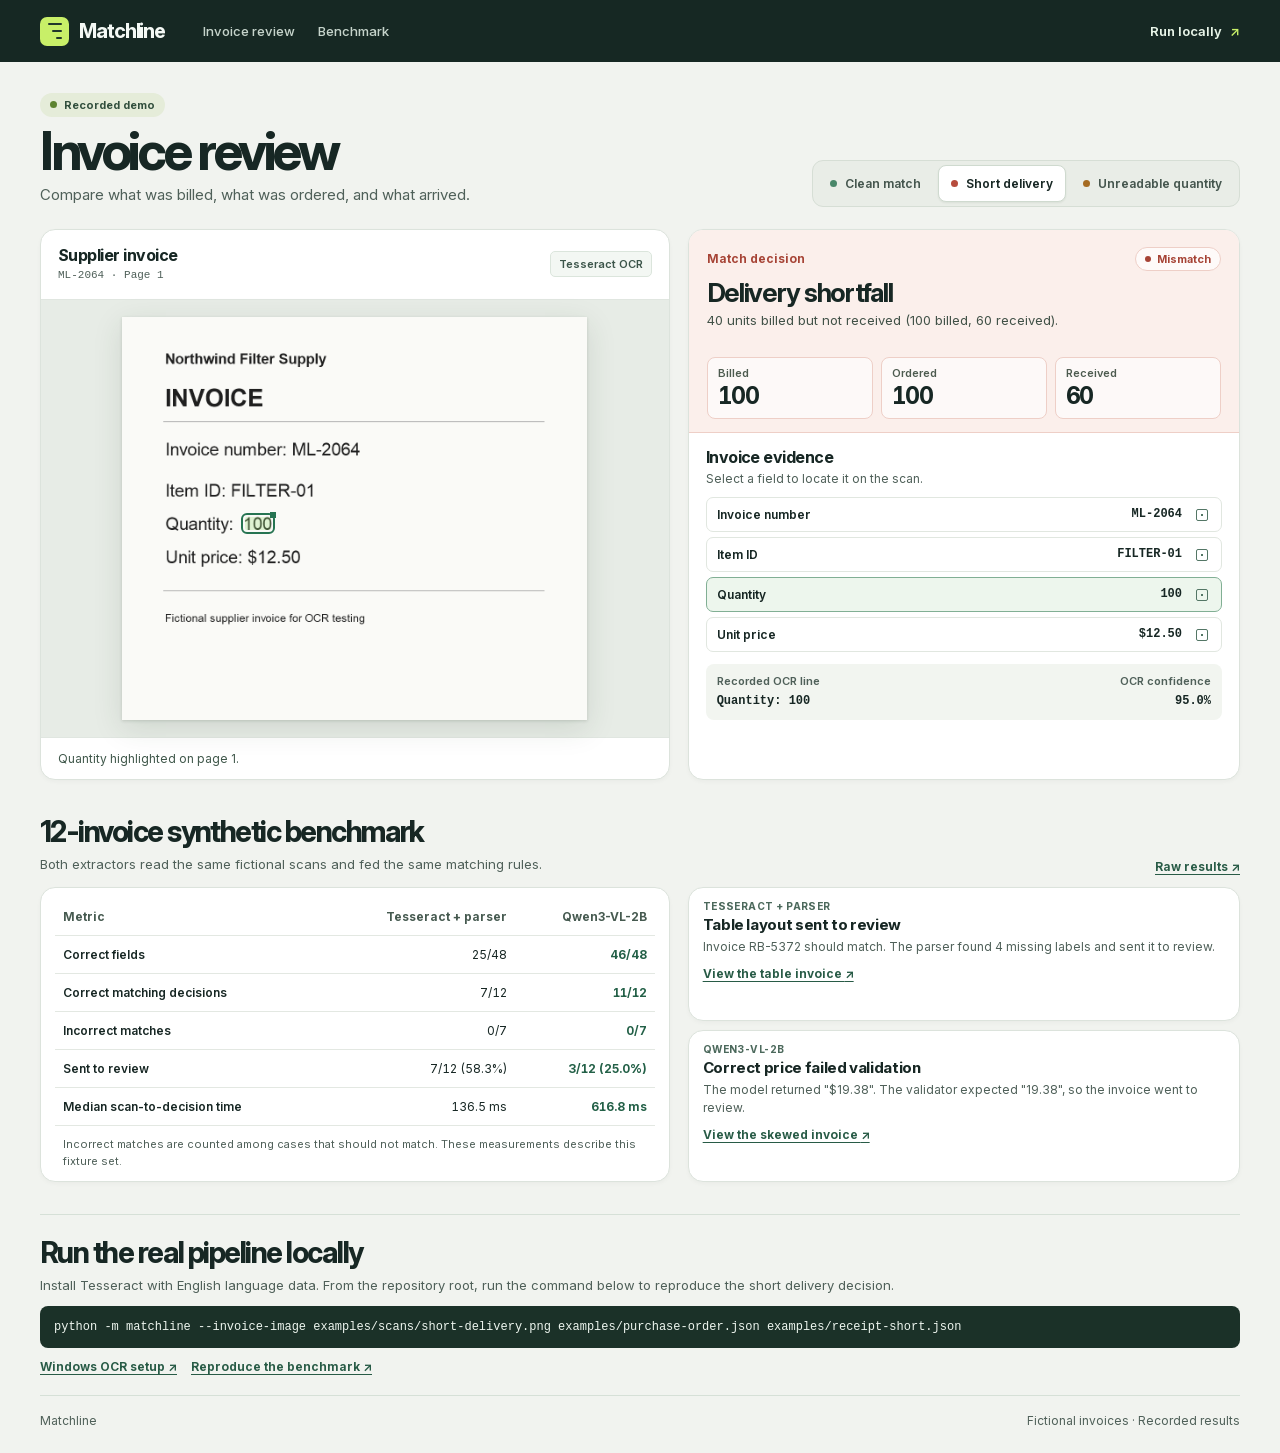
==== demo/index.html @ b47be191 "Add recorded invoice review demo" ====
<!doctype html>
<html lang="en">
<head>
  <meta charset="utf-8">
  <meta name="viewport" content="width=device-width, initial-scale=1">
  <meta name="description" content="See how Matchline compares fictional supplier invoices, orders, and receipts.">
  <title>Matchline · Invoice review</title>
  <link rel="icon" href="favicon.png" type="image/png">
  <link rel="stylesheet" href="styles.css">
  <script src="app.js" defer></script>
</head>
<body>
  <a class="skip-link" href="#review">Skip to invoice review</a>
  <header class="topbar">
    <div class="shell topbar-inner">
      <a class="brand" href="#review">
        <span class="brand-mark" aria-hidden="true"><i></i><i></i><i></i></span>
        Matchline
      </a>
      <nav aria-label="Page sections">
        <a href="#review">Invoice review</a>
        <a href="#benchmark">Benchmark</a>
      </nav>
      <a class="pipeline-link" href="#run-local">Run locally <span aria-hidden="true">↗</span></a>
    </div>
  </header>

  <main class="shell">
    <section id="review" aria-labelledby="review-title">
      <div class="intro">
        <div>
          <p class="mode"><span aria-hidden="true"></span>Recorded demo</p>
          <h1 id="review-title">Invoice review</h1>
          <p class="intro-copy">Compare what was billed, what was ordered, and what arrived.</p>
        </div>
        <div class="case-picker" role="group" aria-label="Choose a fictional invoice">
          <button type="button" data-case="clean" aria-pressed="false"><span class="case-dot green"></span>Clean match</button>
          <button type="button" data-case="short" aria-pressed="true"><span class="case-dot red"></span>Short delivery</button>
          <button type="button" data-case="unreadable" aria-pressed="false"><span class="case-dot amber"></span>Unreadable quantity</button>
        </div>
      </div>

      <p id="recording-message" role="status">Loading the recorded pipeline outputs…</p>
      <div id="workspace" class="workspace" hidden>
        <figure class="panel viewer">
          <div class="panel-heading">
            <div>
              <h2>Supplier invoice</h2>
              <p><span id="invoice-reference"></span> <span aria-hidden="true">·</span> Page 1</p>
            </div>
            <span class="source-tag">Tesseract OCR</span>
          </div>
          <div class="scan-stage">
            <div class="scan-frame">
              <img id="invoice-scan" alt="">
              <div id="evidence-box" class="evidence-box" aria-hidden="true" hidden></div>
            </div>
          </div>
          <figcaption id="location-status" aria-live="polite">Select a field to view its location.</figcaption>
        </figure>

        <section class="panel audit" aria-label="Decision and evidence">
          <div id="decision" class="decision" aria-live="polite" aria-atomic="true">
            <div class="decision-top">
              <p>Match decision</p>
              <span id="decision-status" class="verdict"></span>
            </div>
            <h2 id="decision-title"></h2>
            <p id="decision-reason"></p>
            <dl class="quantities">
              <div><dt>Billed</dt><dd id="qty-billed"></dd></div>
              <div><dt>Ordered</dt><dd id="qty-ordered"></dd></div>
              <div><dt>Received</dt><dd id="qty-received"></dd></div>
            </dl>
          </div>
          <div class="evidence">
            <div class="evidence-heading">
              <h2>Invoice evidence</h2>
              <p>Select a field to locate it on the scan.</p>
            </div>
            <div id="field-list" class="fields" role="group" aria-label="Extracted invoice fields"></div>
            <dl class="ocr-detail">
              <div><dt>Recorded OCR line</dt><dd id="ocr-line"></dd></div>
              <div><dt>OCR confidence</dt><dd id="ocr-confidence"></dd></div>
            </dl>
          </div>
        </section>
      </div>
    </section>

    <section class="benchmark" id="benchmark" aria-labelledby="benchmark-title">
      <div class="section-heading">
        <div>
          <h2 id="benchmark-title">12-invoice synthetic benchmark</h2>
          <p>Both extractors read the same fictional scans and fed the same matching rules.</p>
        </div>
        <a class="text-link" href="../evaluation/results.json">Raw results <span aria-hidden="true">↗</span></a>
      </div>

      <p id="benchmark-message" role="status">Loading the benchmark results…</p>
      <div id="benchmark-content" class="benchmark-content" hidden>
        <div class="panel metrics">
          <table>
            <thead><tr><th scope="col">Metric</th><th scope="col">Tesseract + parser</th><th scope="col">Qwen3-VL-2B</th></tr></thead>
            <tbody id="metrics-body"></tbody>
          </table>
          <p class="metrics-note">Incorrect matches are counted among cases that should not match. These measurements describe this fixture set.</p>
        </div>
        <div class="failure-list">
          <article class="panel failure">
            <p class="failure-type">Tesseract + parser</p>
            <h3>Table layout sent to review</h3>
            <p id="ocr-failure"></p>
            <a id="ocr-failure-image" class="text-link">View the table invoice <span aria-hidden="true">↗</span></a>
          </article>
          <article class="panel failure">
            <p class="failure-type">Qwen3-VL-2B</p>
            <h3>Correct price failed validation</h3>
            <p id="vision-failure"></p>
            <a id="vision-failure-image" class="text-link">View the skewed invoice <span aria-hidden="true">↗</span></a>
          </article>
        </div>
      </div>
    </section>

    <section id="run-local" class="run-local" aria-labelledby="run-title">
      <div>
        <h2 id="run-title">Run the real pipeline locally</h2>
        <p>Install Tesseract with English language data. From the repository root, run the command below to reproduce the short delivery decision.</p>
      </div>
      <pre><code>python -m matchline --invoice-image examples/scans/short-delivery.png examples/purchase-order.json examples/receipt-short.json</code></pre>
      <div class="guide-links">
        <a class="text-link" href="https://github.com/akaAdiArun/matchline/tree/milestone-4-demo#match-a-scanned-invoice-on-windows">Windows OCR setup <span aria-hidden="true">↗</span></a>
        <a class="text-link" href="https://github.com/akaAdiArun/matchline/tree/milestone-4-demo/evaluation#reproduce-on-windows">Reproduce the benchmark <span aria-hidden="true">↗</span></a>
      </div>
    </section>
  </main>

  <footer class="shell page-footer">
    <span>Matchline</span>
    <span>Fictional invoices · Recorded results</span>
  </footer>
</body>
</html>
---- demo/styles.css ----
@font-face {
  font-family: Inter;
  src: url("fonts/InterVariable.woff2") format("woff2");
  font-weight: 100 900;
  font-display: swap;
}

:root {
  color-scheme: light;
  font-family: Inter, system-ui, sans-serif;
  color: #172724;
  background: #f1f3ef;
  --ink: #172724;
  --quiet: #4f6059;
  --line: #dce3dc;
  --paper: #fff;
  --accent: #c8ef68;
  --green: #24654c;
  --red: #a64335;
  --amber: #85520c;
}

* { box-sizing: border-box; }
body { margin: 0; }
[hidden] { display: none !important; }
a { color: inherit; }
button { font: inherit; }
h1, h2, h3, p, figure, dl, dd { margin: 0; }
button:focus-visible, a:focus-visible { outline: 3px solid #42896d; outline-offset: 4px; }
section[id] { scroll-margin-top: 24px; }

.shell { width: min(1280px, calc(100% - 80px)); margin-inline: auto; }
.skip-link { position: absolute; left: 16px; top: -80px; padding: 12px; border-radius: 6px; background: white; z-index: 2; }
.skip-link:focus { top: 12px; }
.topbar { background: #162823; color: #f4f9f5; }
.topbar-inner { display: flex; align-items: center; min-height: 62px; gap: 38px; }
.brand { display: inline-flex; align-items: center; gap: 10px; font-size: 20px; font-weight: 720; letter-spacing: -.055em; text-decoration: none; }
.brand-mark { display: grid; gap: 3px; place-items: center; width: 29px; height: 29px; padding-block: 6px; border-radius: 7px; background: var(--accent); }
.brand-mark i { width: 14px; height: 2px; border-radius: 4px; background: #20362b; }
.brand-mark i:nth-child(2) { width: 10px; transform: translateX(2px); }
.brand-mark i:nth-child(3) { width: 6px; transform: translateX(4px); }
.topbar nav { display: flex; gap: 23px; font-size: 13px; font-weight: 520; color: #c5d3ca; }
.topbar a { text-underline-offset: 5px; }
.topbar nav a, .pipeline-link { text-decoration: none; }
.topbar nav a:hover, .pipeline-link:hover { text-decoration: underline; }
.pipeline-link { margin-left: auto; font-size: 13px; font-weight: 620; white-space: nowrap; color: #e8f5e8; }
.pipeline-link span { margin-left: 5px; color: var(--accent); }

.intro { display: flex; align-items: flex-end; justify-content: space-between; gap: 22px; margin-block: 30px 22px; }
.mode { display: inline-flex; align-items: center; gap: 7px; padding: 5px 10px; border-radius: 999px; color: #314f3d; background: #e5ecd9; font-size: 11px; font-weight: 680; }
.mode span { width: 7px; height: 7px; border-radius: 50%; background: #5d8330; }
h1 { margin-block: 8px 5px; font-size: clamp(32px, 5vw, 52px); font-weight: 730; letter-spacing: -.065em; line-height: 1.05; }
.intro-copy { color: var(--quiet); font-size: 15px; line-height: 1.5; }
.case-picker { display: flex; flex-wrap: wrap; gap: 4px; padding: 4px; border: 1px solid #d6ded5; border-radius: 11px; background: #e9ede7; }
.case-picker button { display: inline-flex; align-items: center; gap: 8px; padding: 10px 12px; border: 1px solid transparent; border-radius: 8px; background: transparent; color: #45564e; cursor: pointer; font-size: 12px; font-weight: 630; white-space: nowrap; }
.case-picker button:hover { color: var(--ink); background: #f5f7f3; }
.case-picker button[aria-pressed=true] { background: white; color: var(--ink); border-color: #cfdacf; box-shadow: 0 1px 2px #273e2814; }
.case-dot { width: 7px; height: 7px; border-radius: 50%; flex: 0 0 auto; }
.green { background: #498769; }
.red { background: #b64c3d; }
.amber { background: #a56b22; }

.workspace { display: grid; grid-template-columns: minmax(0, 1.14fr) minmax(0, 1fr); gap: 18px; align-items: stretch; }
.panel { border: 1px solid var(--line); border-radius: 15px; background: var(--paper); box-shadow: 0 2px 4px #18281c08; min-width: 0; }
.viewer { display: flex; flex-direction: column; overflow: hidden; }
.panel-heading { display: flex; align-items: center; justify-content: space-between; gap: 10px; padding: 15px 17px; }
.panel-heading h2, .evidence-heading h2 { font-size: 16px; line-height: 1.3; letter-spacing: -.033em; font-weight: 710; }
.panel-heading p { margin-top: 3px; font: 11px/1.4 "IBM Plex Mono", Consolas, monospace; color: var(--quiet); }
.source-tag { padding: 5px 8px; border-radius: 5px; border: 1px solid #dbe5dc; background: #f3f7f3; color: #3c554a; font-size: 11px; font-weight: 610; white-space: nowrap; }
.scan-stage { display: grid; flex: 1; place-items: center; padding: 17px 20px; border-block: 1px solid #e0e6e0; background: #e7ece6 radial-gradient(#c8d3c880 .65px, transparent .65px) 0 0/10px 10px; }
.scan-frame { position: relative; width: min(100%, 465px); margin: auto; background: #fafaf7; box-shadow: 0 1px 3px #243a2729, 0 8px 28px #2a3d2820; }
.scan-frame img { display: block; width: 100%; height: auto; aspect-ratio: 1060 / 920; }
.evidence-box { position: absolute; outline: 2px solid #267452; outline-offset: 2px; border-radius: 2px; background: #93df7045; pointer-events: none; }
.evidence-box::before { position: absolute; right: -5px; top: -5px; width: 6px; height: 6px; background: #267452; content: ""; }
figcaption { min-height: 41px; display: flex; align-items: center; padding: 9px 17px; font-size: 12px; color: #40584b; }

.audit { display: flex; flex-direction: column; overflow: hidden; }
.decision { --state-ink: var(--red); --state-bg: #fbefeb; --state-line: #eecfc7; padding: 17px 18px 13px; background: var(--state-bg); border-bottom: 1px solid var(--state-line); }
.decision[data-status=matched] { --state-ink: var(--green); --state-bg: #edf6ec; --state-line: #d0e5d1; }
.decision[data-status=needs_review] { --state-ink: var(--amber); --state-bg: #faf2e2; --state-line: #ecddc1; }
.decision-top { display: flex; justify-content: space-between; align-items: center; gap: 10px; color: var(--state-ink); }
.decision-top > p { font-size: 12px; font-weight: 680; }
.verdict { display: inline-flex; align-items: center; gap: 6px; border: 1px solid var(--state-line); border-radius: 999px; background: #ffffffb3; padding: 4px 9px; font-size: 11px; font-weight: 690; white-space: nowrap; }
.verdict::before { width: 6px; height: 6px; border-radius: 50%; background: var(--state-ink); content: ""; }
.decision h2 { font-size: clamp(19px, 2.2vw, 26px); line-height: 1.15; letter-spacing: -.05em; margin-block: 7px 4px; }
.decision #decision-reason { min-height: 35px; margin-bottom: 11px; color: #415147; font-size: 13px; line-height: 1.43; }
.quantities { display: grid; grid-template-columns: repeat(3, minmax(0, 1fr)); gap: 8px; }
.quantities div { padding: 8px 10px; border: 1px solid var(--state-line); border-radius: 8px; background: #ffffffab; }
.quantities dt { color: #4d5b4f; font-size: 11px; font-weight: 590; }
.quantities dd { margin-top: 2px; font-size: 23px; font-weight: 730; font-variant-numeric: tabular-nums; letter-spacing: -.065em; }
.quantities dd[data-missing=true] { color: var(--amber); font-size: 14px; line-height: 28px; letter-spacing: -.03em; }

.evidence { padding: 14px 17px 15px; }
.evidence-heading p { margin-top: 3px; color: var(--quiet); font-size: 12px; line-height: 1.4; }
.fields { display: grid; gap: 5px; margin-top: 9px; }
.field { display: grid; grid-template-columns: minmax(0, 1fr) auto 18px; align-items: center; gap: 11px; width: 100%; padding: 9px 10px; border: 1px solid #e1e7e0; border-radius: 7px; background: #fff; color: var(--ink); text-align: left; cursor: pointer; }
.field:hover { border-color: #86af99; background: #f3f8f3; }
.field[aria-pressed=true] { border-color: #81af94; background: #edf6ed; }
.field[data-missing=true][aria-pressed=true] { border-color: #dfc294; background: #fbf4e8; }
.field-label { font-size: 12px; font-weight: 620; }
.field-value { font: 600 12px/1.2 "IBM Plex Mono", Consolas, monospace; }
.field[data-missing=true] .field-value { font: 620 12px/1.2 Inter, sans-serif; color: var(--amber); }
.field-icon { display: inline-grid; place-items: center; font-size: 15px; font-weight: 600; color: #537665; }
.field-icon[data-locatable=true]::after { width: 10px; height: 10px; border: 1.5px solid currentColor; border-radius: 2px; background: radial-gradient(circle, currentColor 1px, transparent 1.5px); content: ""; }
.ocr-detail { display: grid; grid-template-columns: minmax(0, 1fr) auto; gap: 10px; margin-top: 12px; padding: 10px 11px; border-radius: 8px; background: #f2f5f0; }
.ocr-detail dt { color: var(--quiet); font-size: 11px; font-weight: 620; }
.ocr-detail dd { margin-top: 4px; font: 600 12px/1.5 "IBM Plex Mono", Consolas, monospace; overflow-wrap: anywhere; }
.ocr-detail div:last-child { text-align: right; }

.benchmark { margin-block: 35px 32px; }
.section-heading { display: flex; justify-content: space-between; align-items: flex-end; gap: 14px; margin-bottom: 13px; }
.section-heading h2, .run-local h2 { font-size: clamp(21px, 3vw, 29px); line-height: 1.2; font-weight: 730; letter-spacing: -.053em; }
.section-heading p, .run-local p { margin-top: 5px; color: var(--quiet); font-size: 13px; line-height: 1.45; }
.text-link { color: #285b46; font-size: 12px; font-weight: 680; text-underline-offset: 3px; white-space: nowrap; }
.text-link:hover { color: #164132; }
.benchmark-content { display: grid; grid-template-columns: minmax(0, 1.14fr) minmax(0, 1fr); gap: 18px; }
.metrics { padding: 10px 14px 12px; align-self: start; }
.metrics table { border-collapse: collapse; width: 100%; }
.metrics th, .metrics td { border-bottom: 1px solid #e3e8e2; padding: 11px 8px; text-align: right; font-size: 12px; }
.metrics th:first-child { text-align: left; }
.metrics thead th { font-weight: 690; color: #465a50; }
.metrics tbody th { font-weight: 590; }
.metrics td { font-variant-numeric: tabular-nums; }
.metrics td:last-child { color: #236047; font-weight: 680; }
.metrics-note { margin: 10px 8px 0; color: var(--quiet); font-size: 11px; line-height: 1.5; }
.failure-list { display: grid; gap: 9px; }
.failure { padding: 12px 14px; }
.failure-type { font-size: 10px; color: #4c695c; font-weight: 720; letter-spacing: .045em; text-transform: uppercase; }
.failure h3 { margin-top: 3px; font-size: 15px; letter-spacing: -.024em; font-weight: 720; }
.failure p:not(.failure-type) { margin: 4px 0 6px; color: var(--quiet); font-size: 12px; line-height: 1.48; }
.run-local { border-block: 1px solid #d6e0d7; padding-block: 21px; }
.run-local pre { margin: 11px 0; padding: 12px 14px; overflow-x: auto; border-radius: 8px; color: #eef6ef; background: #1b3128; font: 12px/1.5 "IBM Plex Mono", Consolas, monospace; }
.guide-links { display: flex; flex-wrap: wrap; gap: 14px; }
.page-footer { display: flex; justify-content: space-between; padding-block: 17px 25px; color: var(--quiet); font-size: 12px; }
#recording-message, #benchmark-message { color: var(--quiet); padding: 12px 0; font-size: 14px; }

@media (max-width: 990px) {
  .shell { width: calc(100% - 38px); }
  .intro { display: grid; gap: 14px; }
  .case-picker { justify-self: start; }
}

@media (max-width: 720px) {
  .shell { width: calc(100% - 28px); }
  .topbar-inner { gap: 16px; min-height: 56px; }
  .topbar nav a:first-child { display: none; }
  .topbar nav { font-size: 12px; }
  .intro { margin-block: 23px 15px; }
  .case-picker { gap: 3px; padding: 3px; }
  .case-picker button { gap: 5px; padding: 8px 6px; font-size: 11px; }
  .workspace, .benchmark-content { grid-template-columns: minmax(0, 1fr); gap: 12px; }
  .audit { grid-row: 1; }
  .scan-stage { padding: 13px; }
  .section-heading { align-items: flex-start; }
  .metrics th, .metrics td { padding: 10px 5px; }
}
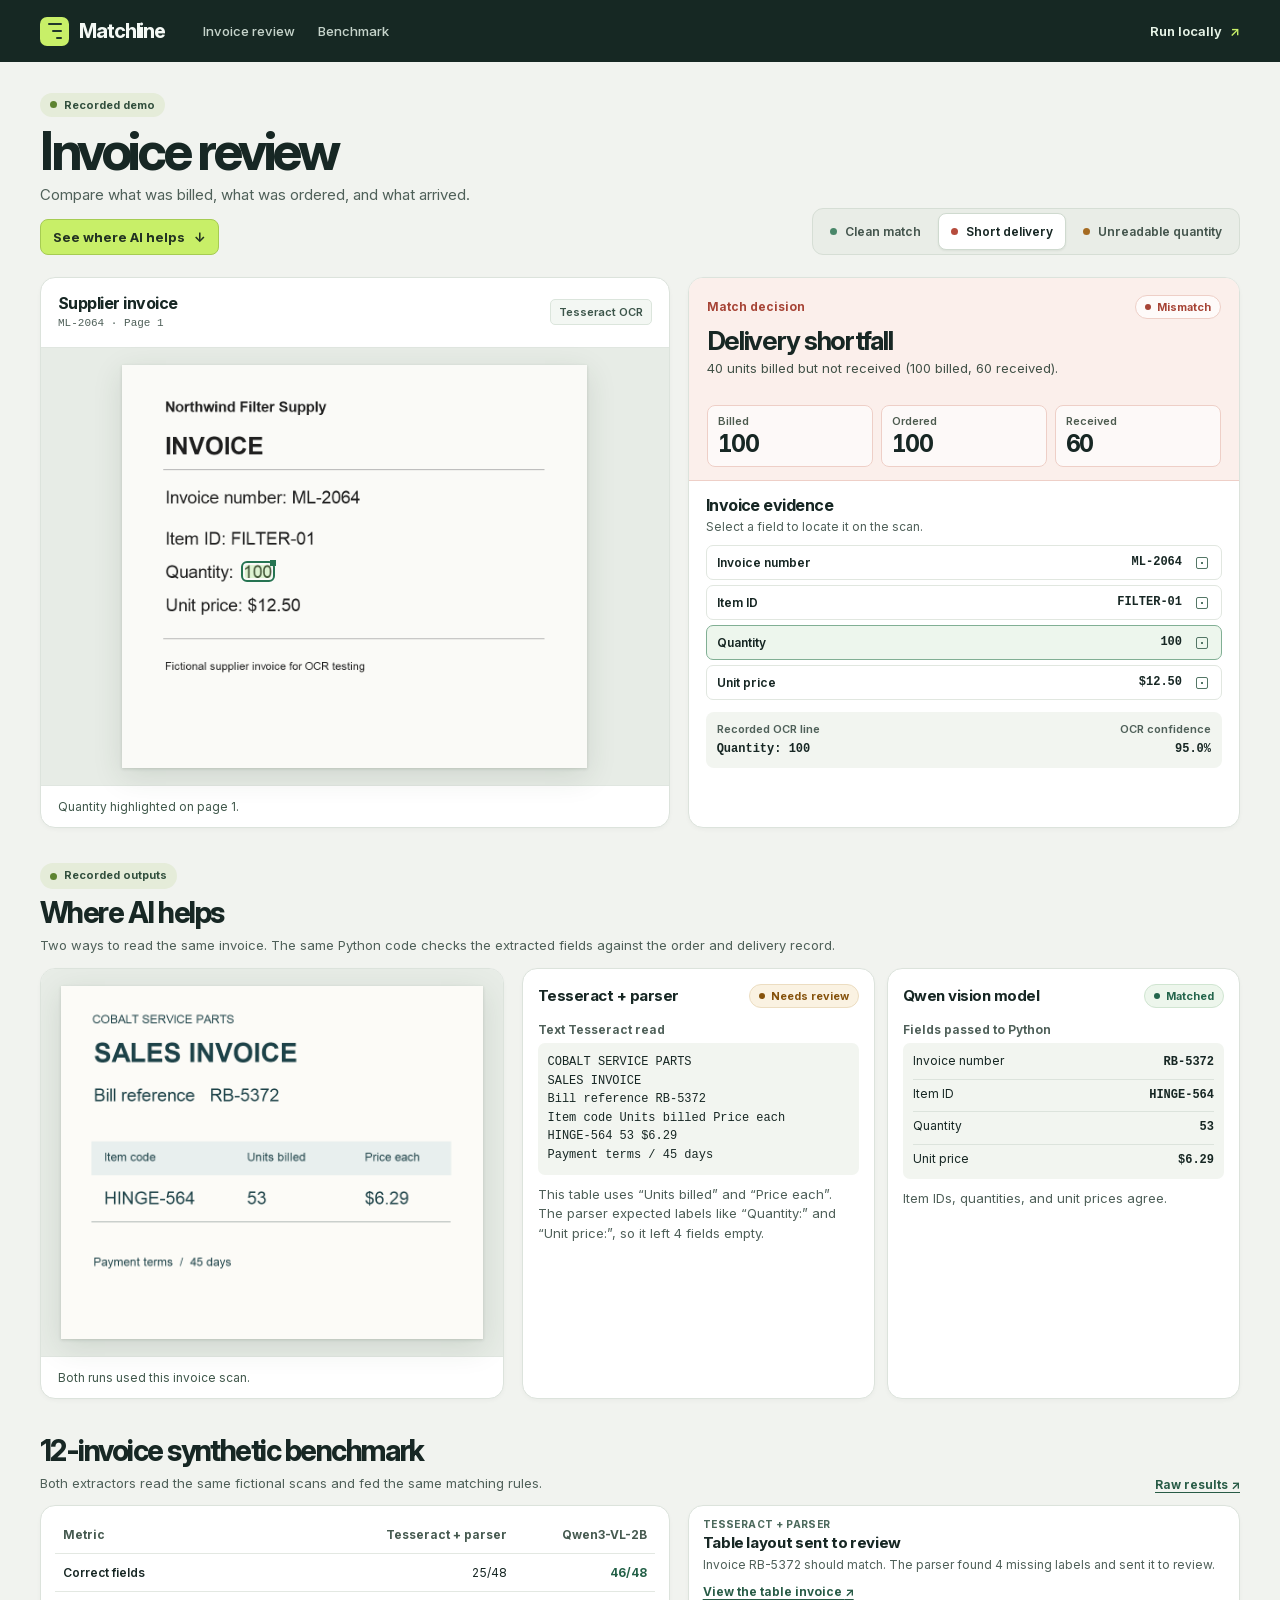
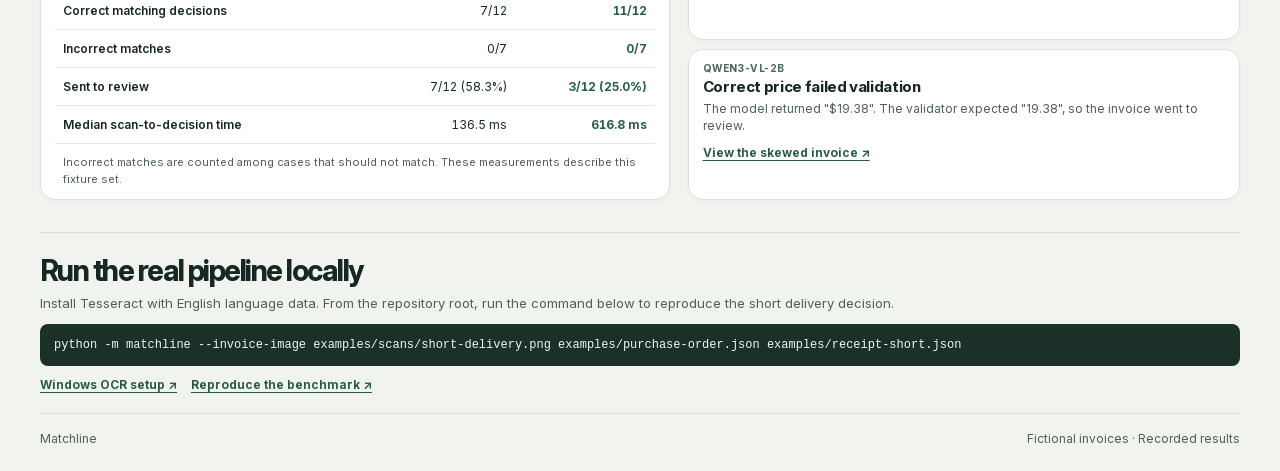
==== commit 2b92a4c8: "Show where vision helps read invoice tables" ====
--- a/demo/index.html
+++ b/demo/index.html
@@ -32,6 +32,7 @@
           <p class="mode"><span aria-hidden="true"></span>Recorded demo</p>
           <h1 id="review-title">Invoice review</h1>
           <p class="intro-copy">Compare what was billed, what was ordered, and what arrived.</p>
+          <a class="compare-link" href="#where-ai-helps">See where AI helps <span aria-hidden="true">↓</span></a>
         </div>
         <div class="case-picker" role="group" aria-label="Choose a fictional invoice">
           <button type="button" data-case="clean" aria-pressed="false"><span class="case-dot green"></span>Clean match</button>
@@ -88,6 +89,48 @@
       </div>
     </section>
 
+    <section class="comparison" id="where-ai-helps" aria-labelledby="comparison-title" tabindex="-1">
+      <div class="section-heading">
+        <div>
+          <p class="mode"><span aria-hidden="true"></span>Recorded outputs</p>
+          <h2 id="comparison-title">Where AI helps</h2>
+          <p>Two ways to read the same invoice. The same Python code checks the extracted fields against the order and delivery record.</p>
+        </div>
+      </div>
+
+      <p id="comparison-message" role="status">Loading the recorded comparison…</p>
+      <div id="comparison-content" class="comparison-content" hidden>
+        <figure class="panel comparison-scan">
+          <div class="scan-stage">
+            <img id="comparison-scan" alt="Fictional invoice with item code, units billed, and price in a table" width="860" height="720">
+          </div>
+          <figcaption>Both runs used this invoice scan.</figcaption>
+        </figure>
+
+        <div class="comparison-results">
+          <article class="panel comparison-card" aria-labelledby="comparison-ocr-title">
+            <header class="comparison-card-heading">
+              <h3 id="comparison-ocr-title">Tesseract + parser</h3>
+              <span class="verdict comparison-verdict" id="comparison-ocr-verdict"></span>
+            </header>
+            <p class="comparison-caption">Text Tesseract read</p>
+            <pre id="comparison-ocr-text"></pre>
+            <p class="comparison-explanation" id="comparison-ocr-explanation"></p>
+          </article>
+
+          <article class="panel comparison-card" aria-labelledby="comparison-vision-title">
+            <header class="comparison-card-heading">
+              <h3 id="comparison-vision-title">Qwen vision model</h3>
+              <span class="verdict comparison-verdict" id="comparison-vision-verdict"></span>
+            </header>
+            <p class="comparison-caption">Fields passed to Python</p>
+            <dl class="comparison-fields" id="comparison-vision-fields"></dl>
+            <p class="comparison-explanation" id="comparison-vision-explanation"></p>
+          </article>
+        </div>
+      </div>
+    </section>
+
     <section class="benchmark" id="benchmark" aria-labelledby="benchmark-title">
       <div class="section-heading">
         <div>
@@ -130,8 +173,8 @@
       </div>
       <pre><code>python -m matchline --invoice-image examples/scans/short-delivery.png examples/purchase-order.json examples/receipt-short.json</code></pre>
       <div class="guide-links">
-        <a class="text-link" href="https://github.com/akaAdiArun/matchline/tree/milestone-4-demo#match-a-scanned-invoice-on-windows">Windows OCR setup <span aria-hidden="true">↗</span></a>
-        <a class="text-link" href="https://github.com/akaAdiArun/matchline/tree/milestone-4-demo/evaluation#reproduce-on-windows">Reproduce the benchmark <span aria-hidden="true">↗</span></a>
+        <a class="text-link" href="https://github.com/akaAdiArun/matchline#match-a-scanned-invoice-on-windows">Windows OCR setup <span aria-hidden="true">↗</span></a>
+        <a class="text-link" href="https://github.com/akaAdiArun/matchline/tree/main/evaluation#reproduce-on-windows">Reproduce the benchmark <span aria-hidden="true">↗</span></a>
       </div>
     </section>
   </main>
--- a/demo/styles.css
+++ b/demo/styles.css
@@ -51,6 +51,8 @@
 .mode span { width: 7px; height: 7px; border-radius: 50%; background: #5d8330; }
 h1 { margin-block: 8px 5px; font-size: clamp(32px, 5vw, 52px); font-weight: 730; letter-spacing: -.065em; line-height: 1.05; }
 .intro-copy { color: var(--quiet); font-size: 15px; line-height: 1.5; }
+.compare-link { display: inline-flex; align-items: center; gap: 9px; margin-top: 12px; padding: 9px 12px; border: 1px solid #a6cc52; border-radius: 8px; background: var(--accent); color: #233322; font-size: 13px; font-weight: 720; text-decoration: none; }
+.compare-link:hover { background: #dcf59d; }
 .case-picker { display: flex; flex-wrap: wrap; gap: 4px; padding: 4px; border: 1px solid #d6ded5; border-radius: 11px; background: #e9ede7; }
 .case-picker button { display: inline-flex; align-items: center; gap: 8px; padding: 10px 12px; border: 1px solid transparent; border-radius: 8px; background: transparent; color: #45564e; cursor: pointer; font-size: 12px; font-weight: 630; white-space: nowrap; }
 .case-picker button:hover { color: var(--ink); background: #f5f7f3; }
@@ -107,6 +109,26 @@
 .ocr-detail dd { margin-top: 4px; font: 600 12px/1.5 "IBM Plex Mono", Consolas, monospace; overflow-wrap: anywhere; }
 .ocr-detail div:last-child { text-align: right; }
 
+.comparison { margin-top: 35px; }
+.comparison .section-heading .mode { margin: 0 0 7px; color: #314f3d; font-size: 11px; }
+.comparison-content { display: grid; grid-template-columns: minmax(0, 1fr) minmax(0, 1.55fr); gap: 18px; }
+.comparison-scan { display: flex; flex-direction: column; overflow: hidden; }
+.comparison-scan .scan-stage { border-top: 0; }
+.comparison-scan img { display: block; width: 100%; height: auto; max-width: 440px; box-shadow: 0 1px 3px #243a2729, 0 8px 28px #2a3d2820; }
+.comparison-results { display: grid; grid-template-columns: repeat(2, minmax(0, 1fr)); gap: 12px; }
+.comparison-card { padding: 15px; }
+.comparison-card-heading { display: flex; align-items: center; justify-content: space-between; flex-wrap: wrap; gap: 6px; }
+.comparison-card h3 { font-size: 15px; letter-spacing: -.033em; font-weight: 710; }
+.comparison-verdict { color: var(--state-ink); background: var(--state-bg); border-color: var(--state-line); }
+.comparison-verdict[data-status=needs_review] { --state-ink: var(--amber); --state-bg: #faf2e2; --state-line: #ecddc1; }
+.comparison-verdict[data-status=matched] { --state-ink: var(--green); --state-bg: #edf6ec; --state-line: #d0e5d1; }
+.comparison-caption { margin: 14px 0 6px; color: var(--quiet); font-size: 12px; font-weight: 680; }
+.comparison-card pre { margin: 0; padding: 10px; border-radius: 7px; background: #f2f5f0; font: 12px/1.55 "IBM Plex Mono", Consolas, monospace; white-space: pre-wrap; overflow-wrap: anywhere; }
+.comparison-fields { display: grid; gap: 1px; padding: 4px 10px; border-radius: 7px; background: #f2f5f0; }
+.comparison-fields div { display: flex; flex-wrap: wrap; justify-content: space-between; align-items: baseline; gap: 2px 8px; padding: 6px 0; font-size: 12px; }
+.comparison-fields div + div { border-top: 1px solid var(--line); }
+.comparison-fields dd { font: 650 12px/1.55 "IBM Plex Mono", Consolas, monospace; }
+.comparison-explanation { margin-top: 10px; color: var(--quiet); font-size: 13px; line-height: 1.5; }
 .benchmark { margin-block: 35px 32px; }
 .section-heading { display: flex; justify-content: space-between; align-items: flex-end; gap: 14px; margin-bottom: 13px; }
 .section-heading h2, .run-local h2 { font-size: clamp(21px, 3vw, 29px); line-height: 1.2; font-weight: 730; letter-spacing: -.053em; }
@@ -132,12 +154,13 @@
 .run-local pre { margin: 11px 0; padding: 12px 14px; overflow-x: auto; border-radius: 8px; color: #eef6ef; background: #1b3128; font: 12px/1.5 "IBM Plex Mono", Consolas, monospace; }
 .guide-links { display: flex; flex-wrap: wrap; gap: 14px; }
 .page-footer { display: flex; justify-content: space-between; padding-block: 17px 25px; color: var(--quiet); font-size: 12px; }
-#recording-message, #benchmark-message { color: var(--quiet); padding: 12px 0; font-size: 14px; }
+#recording-message, #comparison-message, #benchmark-message { color: var(--quiet); padding: 12px 0; font-size: 14px; }
 
 @media (max-width: 990px) {
   .shell { width: calc(100% - 38px); }
   .intro { display: grid; gap: 14px; }
   .case-picker { justify-self: start; }
+  .comparison-content { grid-template-columns: minmax(0, 1fr); gap: 12px; }
 }
 
 @media (max-width: 720px) {
@@ -149,6 +172,7 @@
   .case-picker { gap: 3px; padding: 3px; }
   .case-picker button { gap: 5px; padding: 8px 6px; font-size: 11px; }
   .workspace, .benchmark-content { grid-template-columns: minmax(0, 1fr); gap: 12px; }
+  .comparison-results { grid-template-columns: minmax(0, 1fr); }
   .audit { grid-row: 1; }
   .scan-stage { padding: 13px; }
   .section-heading { align-items: flex-start; }
